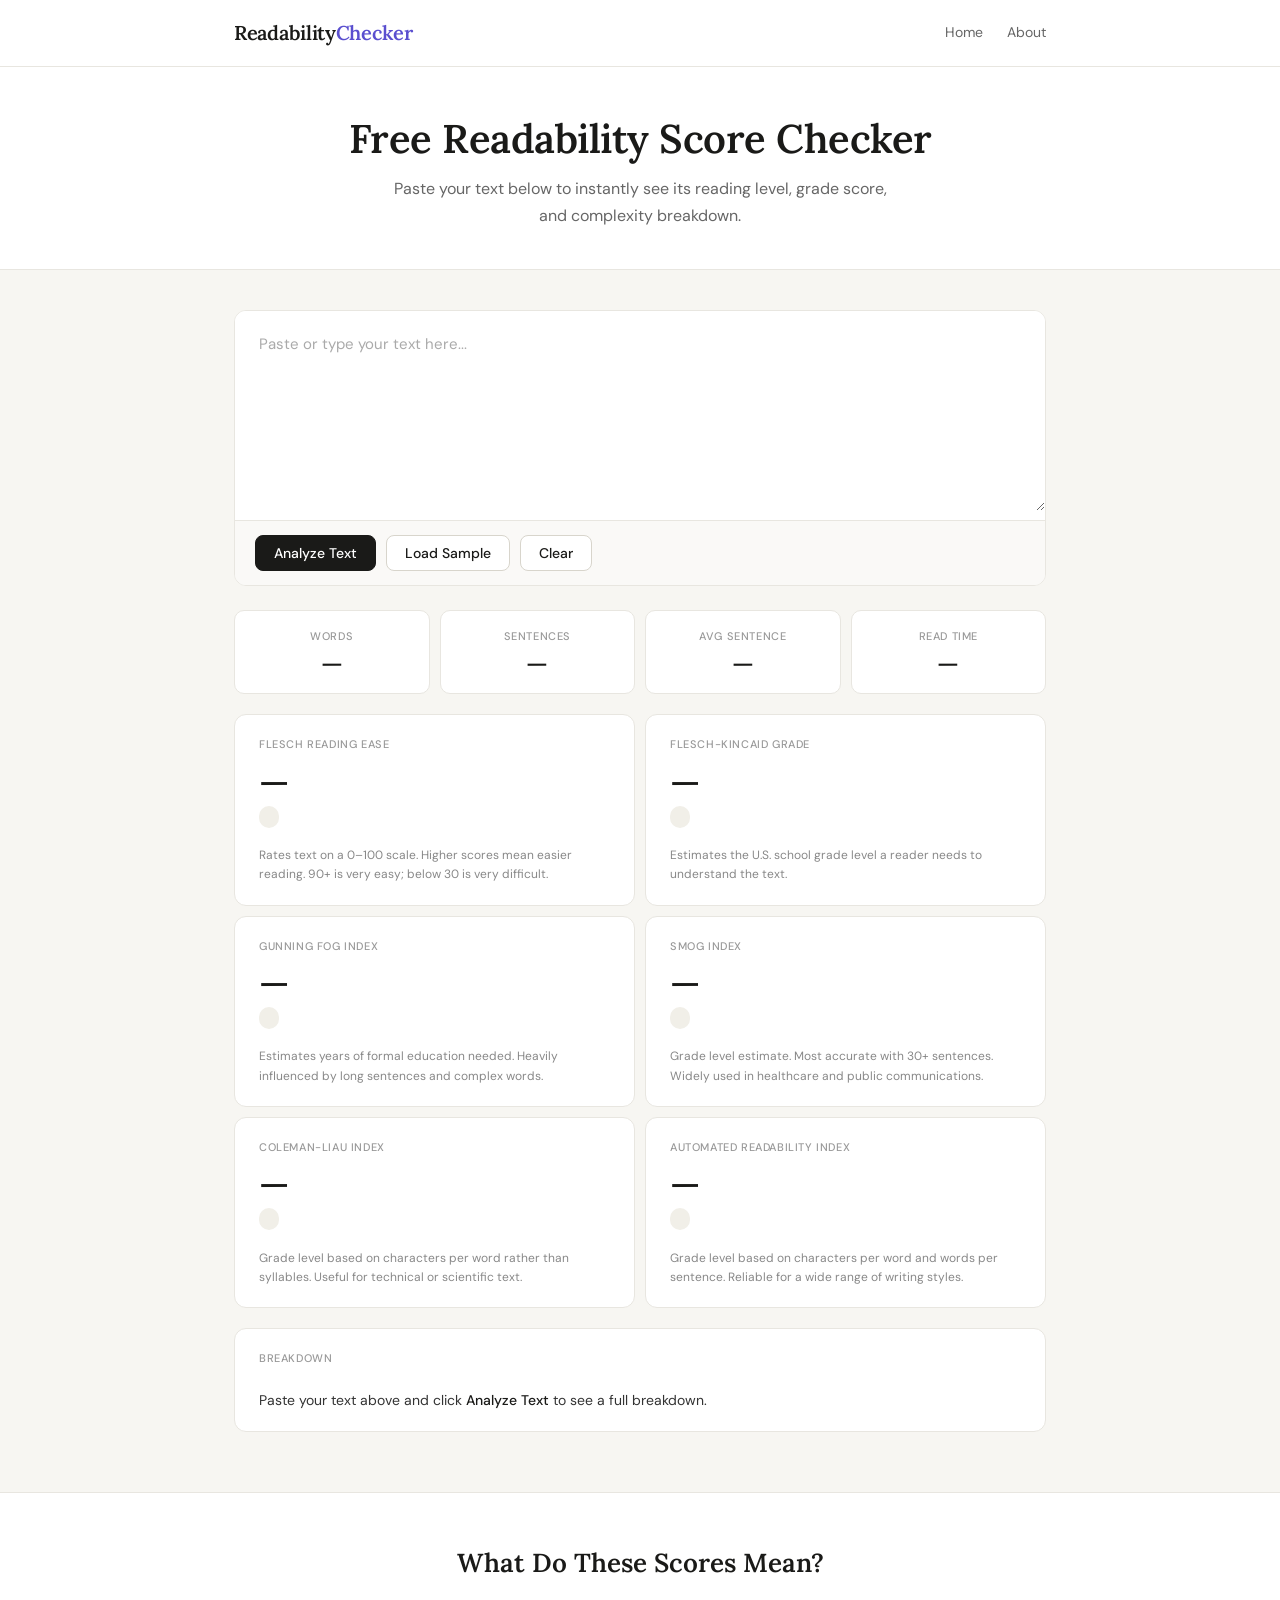
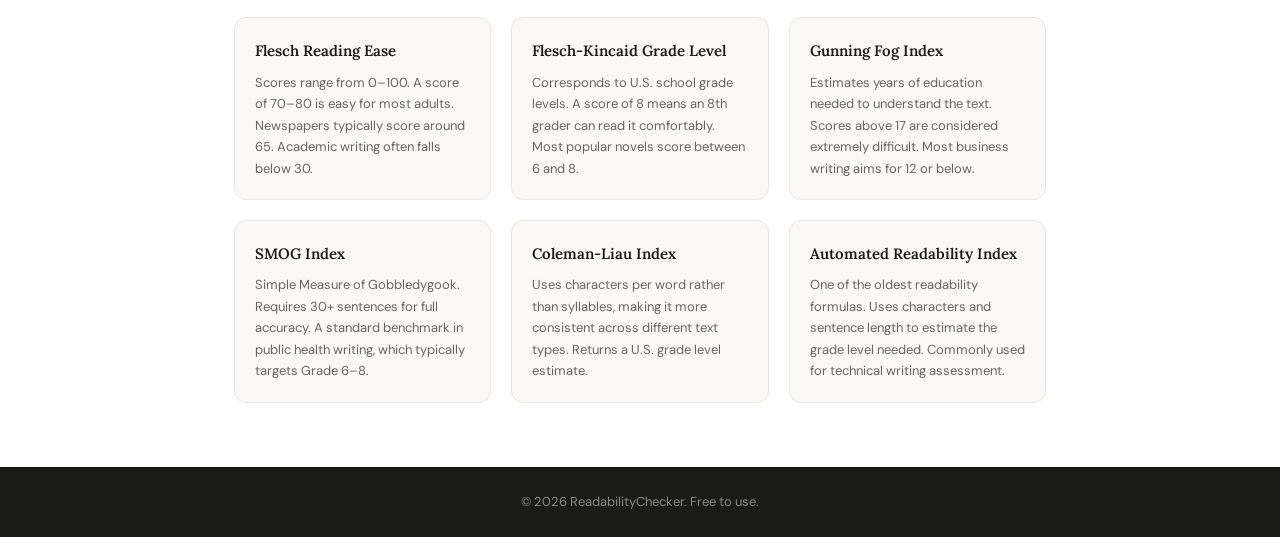
==== index.html @ 030a3d52 "Initial commit" ====
<!DOCTYPE html>
<html lang="en">
<head>
  <meta charset="UTF-8" />
  <meta name="viewport" content="width=device-width, initial-scale=1.0" />
  <title>Readability Checker — Free Online Readability Score Tool</title>
  <meta name="description" content="Free readability checker tool. Instantly calculate Flesch Reading Ease, Flesch-Kincaid Grade Level, Gunning Fog, SMOG, Coleman-Liau, and ARI scores for any text." />
  <link rel="stylesheet" href="style.css" />
  <link href="https://fonts.googleapis.com/css2?family=Lora:wght@400;500;600&family=DM+Sans:opsz,wght@9..40,400;9..40,500&display=swap" rel="stylesheet" />
</head>
<body>

  <header class="site-header">
    <div class="container">
      <div class="logo">Readability<span>Checker</span></div>
      <nav>
        <a href="#">Home</a>
        <a href="#">About</a>
      </nav>
    </div>
  </header>

  <main>
    <section class="hero">
      <div class="container">
        <h1>Free Readability Score Checker</h1>
        <p class="subtitle">Paste your text below to instantly see its reading level, grade score, and complexity breakdown.</p>
      </div>
    </section>

    <section class="tool-section">
      <div class="container">

        <div class="editor-wrap">
          <textarea id="text-input" placeholder="Paste or type your text here..."></textarea>
          <div class="toolbar">
            <button class="btn btn-primary" onclick="analyze()">Analyze Text</button>
            <button class="btn" onclick="loadSample()">Load Sample</button>
            <button class="btn" onclick="clearAll()">Clear</button>
          </div>
        </div>

        <div id="results">

          <div class="stats-row">
            <div class="stat-card"><div class="stat-label">Words</div><div class="stat-value" id="stat-words">—</div></div>
            <div class="stat-card"><div class="stat-label">Sentences</div><div class="stat-value" id="stat-sentences">—</div></div>
            <div class="stat-card"><div class="stat-label">Avg Sentence</div><div class="stat-value" id="stat-avg">—</div></div>
            <div class="stat-card"><div class="stat-label">Read Time</div><div class="stat-value" id="stat-time">—</div></div>
          </div>

          <div class="scores-grid">

            <div class="score-card">
              <div class="score-name">Flesch Reading Ease</div>
              <div class="score-value" id="val-fre">—</div>
              <div class="score-label" id="label-fre"></div>
              <div class="score-desc">Rates text on a 0–100 scale. Higher scores mean easier reading. 90+ is very easy; below 30 is very difficult.</div>
            </div>

            <div class="score-card">
              <div class="score-name">Flesch-Kincaid Grade</div>
              <div class="score-value" id="val-fkg">—</div>
              <div class="score-label" id="label-fkg"></div>
              <div class="score-desc">Estimates the U.S. school grade level a reader needs to understand the text.</div>
            </div>

            <div class="score-card">
              <div class="score-name">Gunning Fog Index</div>
              <div class="score-value" id="val-gfi">—</div>
              <div class="score-label" id="label-gfi"></div>
              <div class="score-desc">Estimates years of formal education needed. Heavily influenced by long sentences and complex words.</div>
            </div>

            <div class="score-card">
              <div class="score-name">SMOG Index</div>
              <div class="score-value" id="val-smog">—</div>
              <div class="score-label" id="label-smog"></div>
              <div class="score-desc">Grade level estimate. Most accurate with 30+ sentences. Widely used in healthcare and public communications.</div>
            </div>

            <div class="score-card">
              <div class="score-name">Coleman-Liau Index</div>
              <div class="score-value" id="val-cli">—</div>
              <div class="score-label" id="label-cli"></div>
              <div class="score-desc">Grade level based on characters per word rather than syllables. Useful for technical or scientific text.</div>
            </div>

            <div class="score-card">
              <div class="score-name">Automated Readability Index</div>
              <div class="score-value" id="val-ari">—</div>
              <div class="score-label" id="label-ari"></div>
              <div class="score-desc">Grade level based on characters per word and words per sentence. Reliable for a wide range of writing styles.</div>
            </div>

          </div>

          <div class="suggestions">
            <h3>Breakdown</h3>
            <div id="suggestions-list">
              <div class="suggestion-item">
                <span>Paste your text above and click <strong>Analyze Text</strong> to see a full breakdown.</span>
              </div>
            </div>
          </div>

        </div>

      </div>
    </section>

    <section class="explainer">
      <div class="container">
        <h2>What Do These Scores Mean?</h2>
        <div class="explainer-grid">
          <div class="explainer-card">
            <h3>Flesch Reading Ease</h3>
            <p>Scores range from 0–100. A score of 70–80 is easy for most adults. Newspapers typically score around 65. Academic writing often falls below 30.</p>
          </div>
          <div class="explainer-card">
            <h3>Flesch-Kincaid Grade Level</h3>
            <p>Corresponds to U.S. school grade levels. A score of 8 means an 8th grader can read it comfortably. Most popular novels score between 6 and 8.</p>
          </div>
          <div class="explainer-card">
            <h3>Gunning Fog Index</h3>
            <p>Estimates years of education needed to understand the text. Scores above 17 are considered extremely difficult. Most business writing aims for 12 or below.</p>
          </div>
          <div class="explainer-card">
            <h3>SMOG Index</h3>
            <p>Simple Measure of Gobbledygook. Requires 30+ sentences for full accuracy. A standard benchmark in public health writing, which typically targets Grade 6–8.</p>
          </div>
          <div class="explainer-card">
            <h3>Coleman-Liau Index</h3>
            <p>Uses characters per word rather than syllables, making it more consistent across different text types. Returns a U.S. grade level estimate.</p>
          </div>
          <div class="explainer-card">
            <h3>Automated Readability Index</h3>
            <p>One of the oldest readability formulas. Uses characters and sentence length to estimate the grade level needed. Commonly used for technical writing assessment.</p>
          </div>
        </div>
      </div>
    </section>

  </main>

  <footer class="site-footer">
    <div class="container">
      <p>&copy; 2026 ReadabilityChecker. Free to use.</p>
    </div>
  </footer>

  <script src="script.js"></script>
</body>
</html>
---- style.css ----
/* =====================
   Reset & Base
===================== */
*, *::before, *::after {
  box-sizing: border-box;
  margin: 0;
  padding: 0;
}

html { font-size: 16px; scroll-behavior: smooth; }

body {
  font-family: 'DM Sans', sans-serif;
  background: #f7f6f2;
  color: #1a1a18;
  line-height: 1.7;
}

a { color: inherit; text-decoration: none; }

/* =====================
   Layout
===================== */
.container {
  max-width: 860px;
  margin: 0 auto;
  padding: 0 1.5rem;
}

/* =====================
   Header
===================== */
.site-header {
  background: #fff;
  border-bottom: 1px solid #e8e6e0;
  padding: 1rem 0;
  position: sticky;
  top: 0;
  z-index: 100;
}

.site-header .container {
  display: flex;
  align-items: center;
  justify-content: space-between;
}

.logo {
  font-family: 'Lora', serif;
  font-size: 20px;
  font-weight: 600;
  letter-spacing: -0.3px;
}

.logo span { color: #5a4fcf; }

nav { display: flex; gap: 1.5rem; }

nav a {
  font-size: 14px;
  color: #666;
  transition: color 0.15s;
}

nav a:hover { color: #1a1a18; }

/* =====================
   Hero
===================== */
.hero {
  background: #fff;
  padding: 3rem 0 2.5rem;
  border-bottom: 1px solid #e8e6e0;
  text-align: center;
}

.hero h1 {
  font-family: 'Lora', serif;
  font-size: clamp(26px, 5vw, 40px);
  font-weight: 600;
  letter-spacing: -0.5px;
  margin-bottom: 0.75rem;
  line-height: 1.2;
}

.subtitle {
  font-size: 16px;
  color: #666;
  max-width: 520px;
  margin: 0 auto;
}

/* =====================
   Tool Section
===================== */
.tool-section { padding: 2.5rem 0; }

/* =====================
   Editor
===================== */
.editor-wrap {
  background: #fff;
  border: 1px solid #e8e6e0;
  border-radius: 12px;
  overflow: hidden;
  margin-bottom: 1.5rem;
}

#text-input {
  width: 100%;
  min-height: 200px;
  padding: 1.25rem 1.5rem;
  font-family: 'DM Sans', sans-serif;
  font-size: 15px;
  line-height: 1.75;
  border: none;
  outline: none;
  resize: vertical;
  background: #fff;
  color: #1a1a18;
}

#text-input::placeholder { color: #aaa; }

.toolbar {
  display: flex;
  gap: 10px;
  padding: 0.875rem 1.25rem;
  background: #faf9f7;
  border-top: 1px solid #e8e6e0;
  flex-wrap: wrap;
}

.btn {
  font-family: 'DM Sans', sans-serif;
  font-size: 14px;
  font-weight: 500;
  padding: 8px 18px;
  border-radius: 8px;
  border: 1px solid #d8d5cc;
  background: #fff;
  color: #1a1a18;
  cursor: pointer;
  transition: background 0.12s, transform 0.1s;
}

.btn:hover { background: #f0ede6; }
.btn:active { transform: scale(0.97); }

.btn-primary {
  background: #1a1a18;
  color: #fff;
  border-color: #1a1a18;
}

.btn-primary:hover { background: #333; border-color: #333; }

/* =====================
   Stats Row
===================== */
.stats-row {
  display: grid;
  grid-template-columns: repeat(4, 1fr);
  gap: 10px;
  margin-bottom: 1.25rem;
}

.stat-card {
  background: #fff;
  border: 1px solid #e8e6e0;
  border-radius: 10px;
  padding: 1rem;
  text-align: center;
}

.stat-label {
  font-size: 11px;
  font-weight: 500;
  color: #999;
  text-transform: uppercase;
  letter-spacing: 0.6px;
  margin-bottom: 6px;
}

.stat-value {
  font-family: 'Lora', serif;
  font-size: 26px;
  font-weight: 500;
  color: #1a1a18;
  line-height: 1;
}

/* =====================
   Scores Grid
===================== */
.scores-grid {
  display: grid;
  grid-template-columns: repeat(2, 1fr);
  gap: 10px;
  margin-bottom: 1.25rem;
}

.score-card {
  background: #fff;
  border: 1px solid #e8e6e0;
  border-radius: 12px;
  padding: 1.25rem 1.5rem;
}

.score-name {
  font-size: 11px;
  font-weight: 500;
  color: #999;
  text-transform: uppercase;
  letter-spacing: 0.6px;
  margin-bottom: 10px;
}

.score-value {
  font-family: 'Lora', serif;
  font-size: 36px;
  font-weight: 500;
  color: #1a1a18;
  line-height: 1;
  margin-bottom: 6px;
}

.score-label {
  display: inline-block;
  font-size: 12px;
  font-weight: 500;
  color: #555;
  background: #f1efe8;
  border-radius: 20px;
  padding: 3px 10px;
  margin-bottom: 10px;
  min-height: 22px;
}

.score-desc {
  font-size: 12px;
  color: #888;
  line-height: 1.6;
}

/* =====================
   Breakdown
===================== */
.suggestions {
  background: #fff;
  border: 1px solid #e8e6e0;
  border-radius: 12px;
  padding: 1.25rem 1.5rem;
  margin-bottom: 1.25rem;
}

.suggestions h3 {
  font-size: 11px;
  font-weight: 500;
  color: #999;
  text-transform: uppercase;
  letter-spacing: 0.6px;
  margin-bottom: 12px;
}

.suggestion-item {
  display: flex;
  align-items: flex-start;
  gap: 10px;
  padding: 9px 0;
  border-bottom: 1px solid #f0ede6;
  font-size: 14px;
  color: #333;
  line-height: 1.6;
}

.suggestion-item:last-child { border-bottom: none; padding-bottom: 0; }

.suggestion-item strong { font-weight: 500; color: #1a1a18; }

/* =====================
   Explainer
===================== */
.explainer {
  background: #fff;
  border-top: 1px solid #e8e6e0;
  padding: 3rem 0 4rem;
}

.explainer h2 {
  font-family: 'Lora', serif;
  font-size: 26px;
  font-weight: 600;
  margin-bottom: 2rem;
  text-align: center;
}

.explainer-grid {
  display: grid;
  grid-template-columns: repeat(3, 1fr);
  gap: 1.25rem;
}

.explainer-card {
  padding: 1.25rem;
  border: 1px solid #e8e6e0;
  border-radius: 12px;
  background: #faf9f7;
}

.explainer-card h3 {
  font-family: 'Lora', serif;
  font-size: 15px;
  font-weight: 600;
  margin-bottom: 8px;
}

.explainer-card p {
  font-size: 13px;
  color: #666;
  line-height: 1.65;
}

/* =====================
   Footer
===================== */
.site-footer {
  background: #1a1a18;
  color: #888;
  padding: 1.5rem 0;
  text-align: center;
  font-size: 13px;
}

/* =====================
   Responsive
===================== */
@media (max-width: 640px) {
  .stats-row { grid-template-columns: repeat(2, 1fr); }
  .scores-grid { grid-template-columns: 1fr; }
  .explainer-grid { grid-template-columns: 1fr; }
  .hero { padding: 2rem 0 1.75rem; }
}
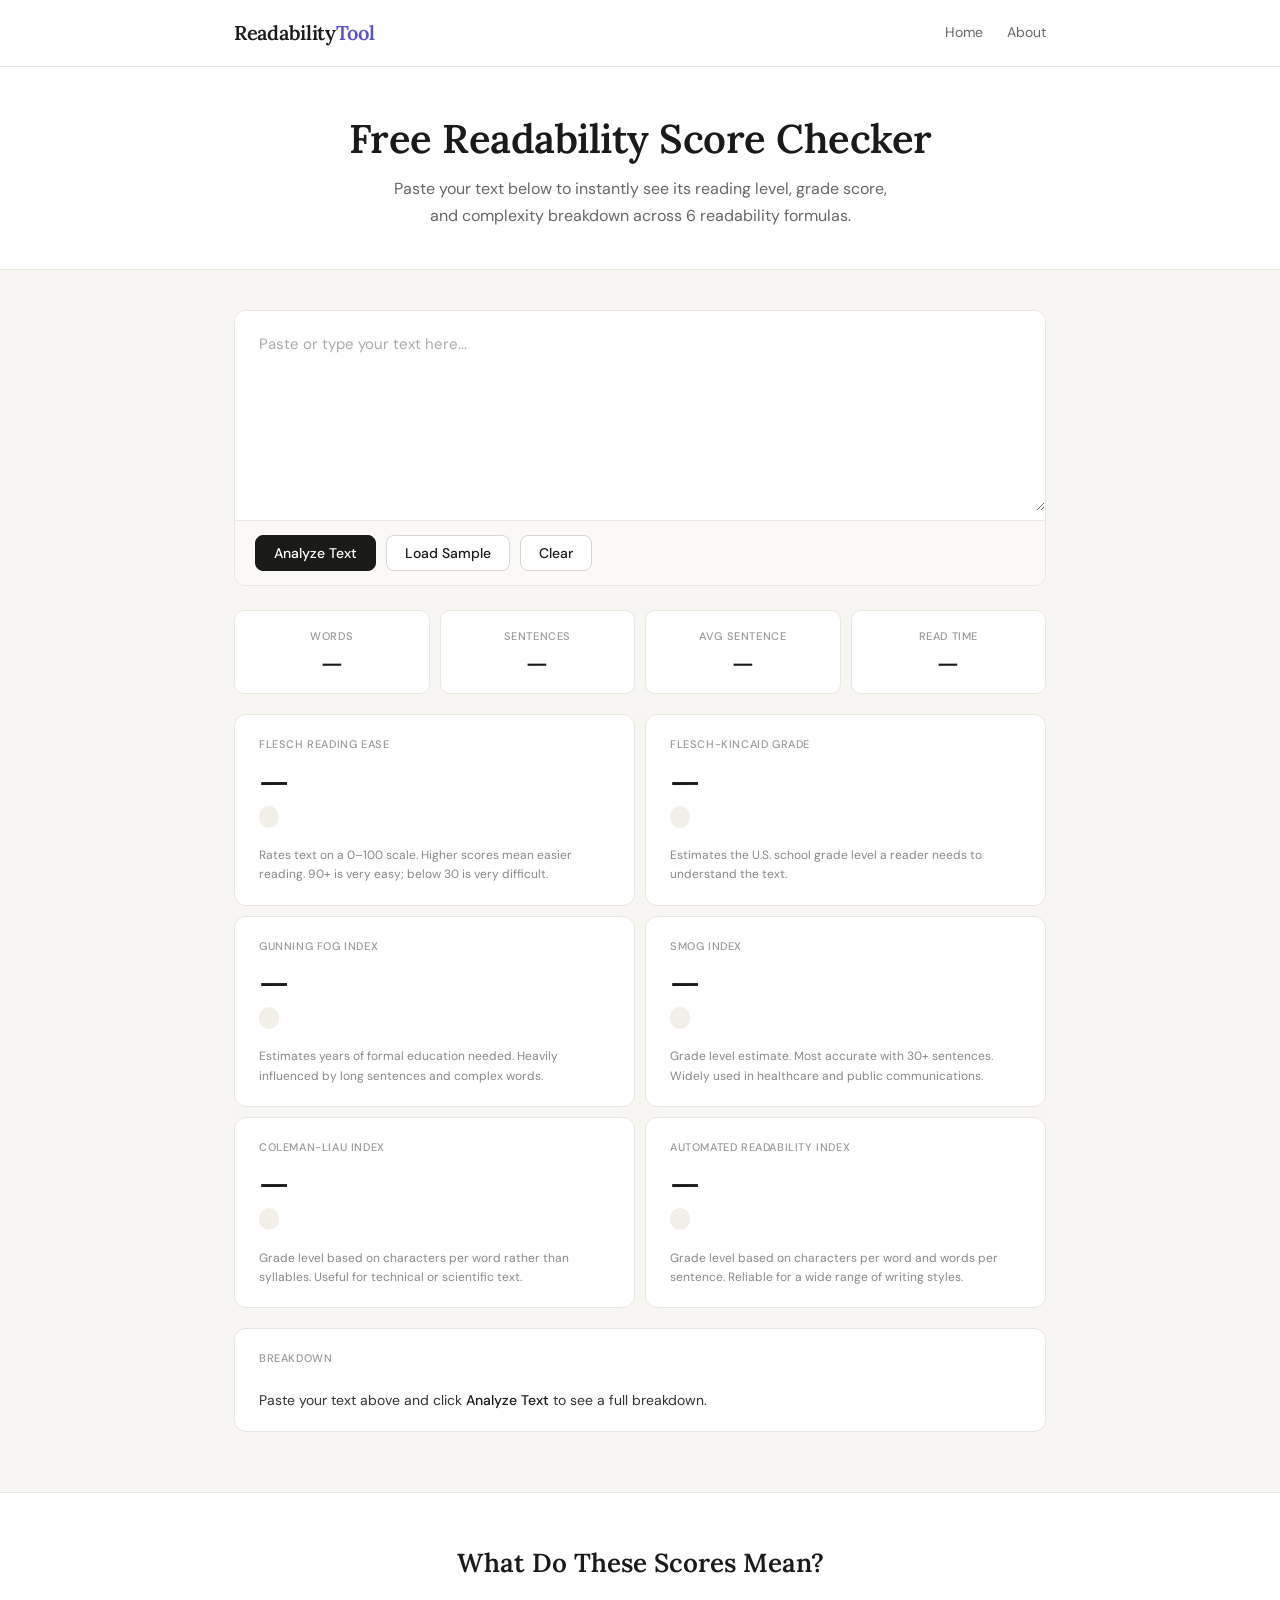
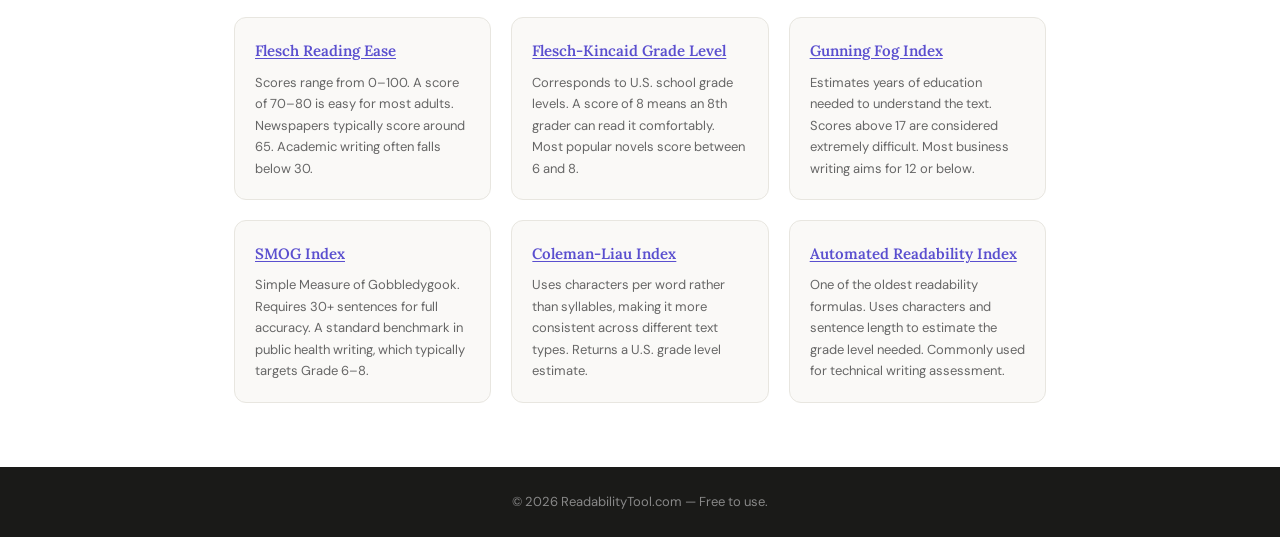
==== commit 8e6864b8: "Add formula landing pages" ====
--- a/index.html
+++ b/index.html
@@ -3,7 +3,7 @@
 <head>
   <meta charset="UTF-8" />
   <meta name="viewport" content="width=device-width, initial-scale=1.0" />
-  <title>Readability Checker — Free Online Readability Score Tool</title>
+  <title>Readability Checker — Free Online Readability Score Tool | ReadabilityTool</title>
   <meta name="description" content="Free readability checker tool. Instantly calculate Flesch Reading Ease, Flesch-Kincaid Grade Level, Gunning Fog, SMOG, Coleman-Liau, and ARI scores for any text." />
   <link rel="stylesheet" href="style.css" />
   <link href="https://fonts.googleapis.com/css2?family=Lora:wght@400;500;600&family=DM+Sans:opsz,wght@9..40,400;9..40,500&display=swap" rel="stylesheet" />
@@ -12,10 +12,10 @@
 
   <header class="site-header">
     <div class="container">
-      <div class="logo">Readability<span>Checker</span></div>
+      <a href="/" class="logo">Readability<span>Tool</span></a>
       <nav>
-        <a href="#">Home</a>
-        <a href="#">About</a>
+        <a href="/">Home</a>
+        <a href="/about/">About</a>
       </nav>
     </div>
   </header>
@@ -24,7 +24,7 @@
     <section class="hero">
       <div class="container">
         <h1>Free Readability Score Checker</h1>
-        <p class="subtitle">Paste your text below to instantly see its reading level, grade score, and complexity breakdown.</p>
+        <p class="subtitle">Paste your text below to instantly see its reading level, grade score, and complexity breakdown across 6 readability formulas.</p>
       </div>
     </section>
 
@@ -41,7 +41,6 @@
         </div>
 
         <div id="results">
-
           <div class="stats-row">
             <div class="stat-card"><div class="stat-label">Words</div><div class="stat-value" id="stat-words">—</div></div>
             <div class="stat-card"><div class="stat-label">Sentences</div><div class="stat-value" id="stat-sentences">—</div></div>
@@ -50,49 +49,42 @@
           </div>
 
           <div class="scores-grid">
-
             <div class="score-card">
               <div class="score-name">Flesch Reading Ease</div>
               <div class="score-value" id="val-fre">—</div>
               <div class="score-label" id="label-fre"></div>
               <div class="score-desc">Rates text on a 0–100 scale. Higher scores mean easier reading. 90+ is very easy; below 30 is very difficult.</div>
             </div>
-
             <div class="score-card">
               <div class="score-name">Flesch-Kincaid Grade</div>
               <div class="score-value" id="val-fkg">—</div>
               <div class="score-label" id="label-fkg"></div>
               <div class="score-desc">Estimates the U.S. school grade level a reader needs to understand the text.</div>
             </div>
-
             <div class="score-card">
               <div class="score-name">Gunning Fog Index</div>
               <div class="score-value" id="val-gfi">—</div>
               <div class="score-label" id="label-gfi"></div>
               <div class="score-desc">Estimates years of formal education needed. Heavily influenced by long sentences and complex words.</div>
             </div>
-
             <div class="score-card">
               <div class="score-name">SMOG Index</div>
               <div class="score-value" id="val-smog">—</div>
               <div class="score-label" id="label-smog"></div>
               <div class="score-desc">Grade level estimate. Most accurate with 30+ sentences. Widely used in healthcare and public communications.</div>
             </div>
-
             <div class="score-card">
               <div class="score-name">Coleman-Liau Index</div>
               <div class="score-value" id="val-cli">—</div>
               <div class="score-label" id="label-cli"></div>
               <div class="score-desc">Grade level based on characters per word rather than syllables. Useful for technical or scientific text.</div>
             </div>
-
             <div class="score-card">
               <div class="score-name">Automated Readability Index</div>
               <div class="score-value" id="val-ari">—</div>
               <div class="score-label" id="label-ari"></div>
               <div class="score-desc">Grade level based on characters per word and words per sentence. Reliable for a wide range of writing styles.</div>
             </div>
-
           </div>
 
           <div class="suggestions">
@@ -103,7 +95,6 @@
               </div>
             </div>
           </div>
-
         </div>
 
       </div>
@@ -114,38 +105,37 @@
         <h2>What Do These Scores Mean?</h2>
         <div class="explainer-grid">
           <div class="explainer-card">
-            <h3>Flesch Reading Ease</h3>
+            <h3><a href="/flesch-reading-ease/">Flesch Reading Ease</a></h3>
             <p>Scores range from 0–100. A score of 70–80 is easy for most adults. Newspapers typically score around 65. Academic writing often falls below 30.</p>
           </div>
           <div class="explainer-card">
-            <h3>Flesch-Kincaid Grade Level</h3>
+            <h3><a href="/flesch-kincaid-calculator/">Flesch-Kincaid Grade Level</a></h3>
             <p>Corresponds to U.S. school grade levels. A score of 8 means an 8th grader can read it comfortably. Most popular novels score between 6 and 8.</p>
           </div>
           <div class="explainer-card">
-            <h3>Gunning Fog Index</h3>
+            <h3><a href="/gunning-fog-index-calculator/">Gunning Fog Index</a></h3>
             <p>Estimates years of education needed to understand the text. Scores above 17 are considered extremely difficult. Most business writing aims for 12 or below.</p>
           </div>
           <div class="explainer-card">
-            <h3>SMOG Index</h3>
+            <h3><a href="/smog-index-calculator/">SMOG Index</a></h3>
             <p>Simple Measure of Gobbledygook. Requires 30+ sentences for full accuracy. A standard benchmark in public health writing, which typically targets Grade 6–8.</p>
           </div>
           <div class="explainer-card">
-            <h3>Coleman-Liau Index</h3>
+            <h3><a href="/coleman-liau-index/">Coleman-Liau Index</a></h3>
             <p>Uses characters per word rather than syllables, making it more consistent across different text types. Returns a U.S. grade level estimate.</p>
           </div>
           <div class="explainer-card">
-            <h3>Automated Readability Index</h3>
+            <h3><a href="/automated-readability-index/">Automated Readability Index</a></h3>
             <p>One of the oldest readability formulas. Uses characters and sentence length to estimate the grade level needed. Commonly used for technical writing assessment.</p>
           </div>
         </div>
       </div>
     </section>
-
   </main>
 
   <footer class="site-footer">
     <div class="container">
-      <p>&copy; 2026 ReadabilityChecker. Free to use.</p>
+      <p>&copy; 2026 ReadabilityTool.com — Free to use.</p>
     </div>
   </footer>
 
--- a/style.css
+++ b/style.css
@@ -53,6 +53,38 @@
 }
 
 .logo span { color: #5a4fcf; }
+a.logo { text-decoration: none; color: inherit; }
+
+.scores-grid.single {
+  grid-template-columns: 1fr;
+  max-width: 480px;
+}
+
+.score-card.featured {
+  padding: 2rem;
+}
+
+.score-card.featured .score-value {
+  font-size: 56px;
+  margin-bottom: 8px;
+}
+
+.score-card.featured .score-label {
+  font-size: 14px;
+  padding: 4px 14px;
+  margin-bottom: 14px;
+}
+
+.score-card.featured .score-desc {
+  font-size: 13px;
+  line-height: 1.65;
+}
+
+.explainer-card a {
+  color: #5a4fcf;
+  text-decoration: underline;
+  text-underline-offset: 2px;
+}
 
 nav { display: flex; gap: 1.5rem; }
 
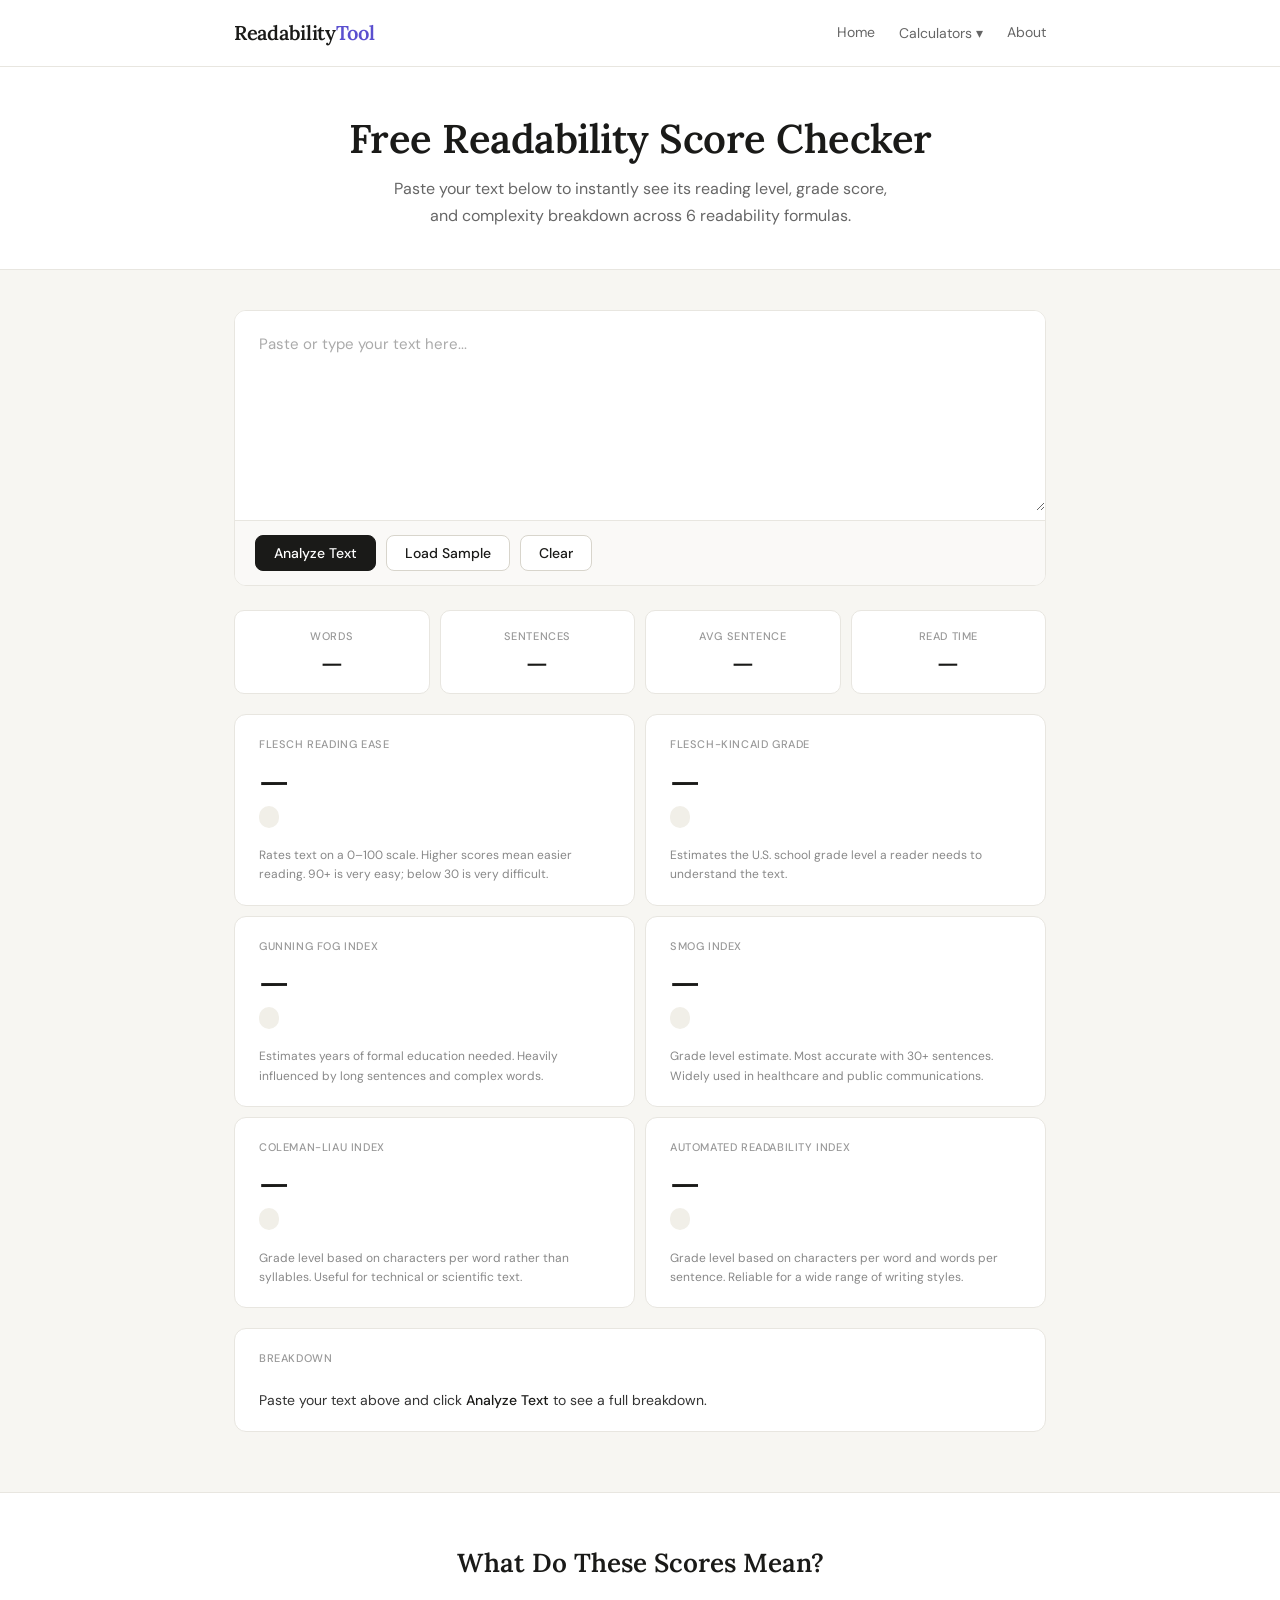
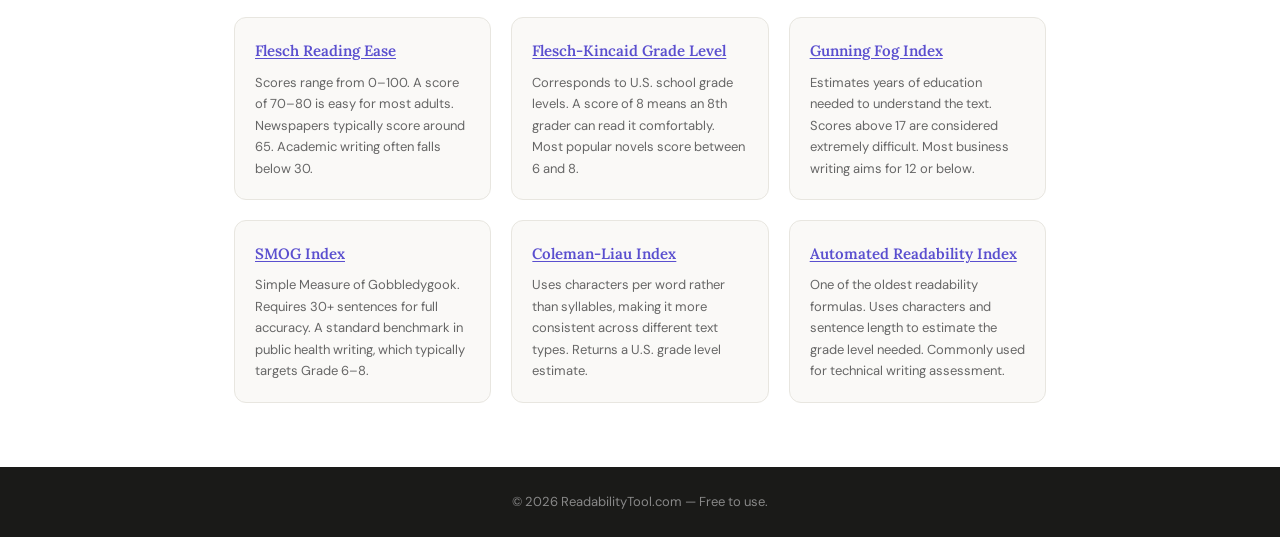
==== commit 3c27fea6: "Dropdown nav" ====
--- a/index.html
+++ b/index.html
@@ -15,6 +15,17 @@
       <a href="/" class="logo">Readability<span>Tool</span></a>
       <nav>
         <a href="/">Home</a>
+        <div class="nav-dropdown">
+          <button class="nav-dropdown-btn">Calculators ▾</button>
+          <div class="nav-dropdown-menu">
+            <a href="/flesch-reading-ease/">Flesch Reading Ease</a>
+            <a href="/flesch-kincaid-calculator/">Flesch-Kincaid Grade Level</a>
+            <a href="/gunning-fog-index-calculator/">Gunning Fog Index</a>
+            <a href="/smog-index-calculator/">SMOG Index</a>
+            <a href="/coleman-liau-index/">Coleman-Liau Index</a>
+            <a href="/automated-readability-index/">Automated Readability Index</a>
+          </div>
+        </div>
         <a href="/about/">About</a>
       </nav>
     </div>
--- a/style.css
+++ b/style.css
@@ -86,7 +86,7 @@
   text-underline-offset: 2px;
 }
 
-nav { display: flex; gap: 1.5rem; }
+nav { display: flex; gap: 1.5rem; align-items: center; }
 
 nav a {
   font-size: 14px;
@@ -95,6 +95,202 @@
 }
 
 nav a:hover { color: #1a1a18; }
+nav a.active { color: #1a1a18; font-weight: 500; }
+
+/* Dropdown */
+.nav-dropdown {
+  position: relative;
+}
+
+.nav-dropdown-btn {
+  font-family: 'DM Sans', sans-serif;
+  font-size: 14px;
+  color: #666;
+  background: none;
+  border: none;
+  cursor: pointer;
+  padding: 0;
+  transition: color 0.15s;
+}
+
+.nav-dropdown-btn:hover { color: #1a1a18; }
+
+.nav-dropdown-menu {
+  display: none;
+  position: absolute;
+  top: calc(100% + 10px);
+  left: 50%;
+  transform: translateX(-50%);
+  background: #fff;
+  border: 1px solid #e8e6e0;
+  border-radius: 10px;
+  padding: 6px 0;
+  min-width: 220px;
+  z-index: 200;
+  box-shadow: 0 4px 16px rgba(0,0,0,0.08);
+}
+
+.nav-dropdown-menu a {
+  display: block;
+  padding: 8px 16px;
+  font-size: 13px;
+  color: #333;
+  white-space: nowrap;
+  transition: background 0.1s;
+}
+
+.nav-dropdown-menu a:hover {
+  background: #f7f6f2;
+  color: #1a1a18;
+}
+
+.nav-dropdown:hover .nav-dropdown-menu,
+.nav-dropdown:focus-within .nav-dropdown-menu {
+  display: block;
+}
+
+/* About page styles */
+.about-section {
+  padding: 2.5rem 0 4rem;
+}
+
+.about-block {
+  margin-bottom: 3rem;
+}
+
+.about-block h2 {
+  font-family: 'Lora', serif;
+  font-size: 22px;
+  font-weight: 600;
+  color: #1a1a18;
+  margin-bottom: 1rem;
+  padding-bottom: 0.5rem;
+  border-bottom: 1px solid #e8e6e0;
+}
+
+.about-block p {
+  font-size: 15px;
+  color: #444;
+  line-height: 1.8;
+  margin-bottom: 0.75rem;
+}
+
+.about-grid {
+  display: grid;
+  grid-template-columns: repeat(3, 1fr);
+  gap: 1rem;
+  margin-top: 1.25rem;
+}
+
+.about-card {
+  background: #faf9f7;
+  border: 1px solid #e8e6e0;
+  border-radius: 10px;
+  padding: 1.25rem;
+}
+
+.about-card h3 {
+  font-family: 'Lora', serif;
+  font-size: 14px;
+  font-weight: 600;
+  color: #1a1a18;
+  margin-bottom: 6px;
+}
+
+.about-card p {
+  font-size: 13px;
+  color: #666;
+  line-height: 1.6;
+  margin: 0;
+}
+
+/* Steps */
+.steps {
+  display: flex;
+  flex-direction: column;
+  gap: 1.25rem;
+  margin-top: 1.25rem;
+}
+
+.step {
+  display: flex;
+  align-items: flex-start;
+  gap: 1.25rem;
+}
+
+.step-number {
+  width: 36px;
+  height: 36px;
+  border-radius: 50%;
+  background: #1a1a18;
+  color: #fff;
+  font-size: 14px;
+  font-weight: 500;
+  display: flex;
+  align-items: center;
+  justify-content: center;
+  flex-shrink: 0;
+  margin-top: 2px;
+}
+
+.step-text strong {
+  font-size: 15px;
+  font-weight: 500;
+  color: #1a1a18;
+  display: block;
+  margin-bottom: 4px;
+}
+
+.step-text p {
+  font-size: 14px;
+  color: #666;
+  line-height: 1.6;
+  margin: 0;
+}
+
+/* Formula list */
+.formula-list {
+  display: flex;
+  flex-direction: column;
+  gap: 1.5rem;
+  margin-top: 1.25rem;
+}
+
+.formula-item {
+  padding: 1.25rem 1.5rem;
+  background: #faf9f7;
+  border: 1px solid #e8e6e0;
+  border-radius: 10px;
+}
+
+.formula-item h3 {
+  font-family: 'Lora', serif;
+  font-size: 16px;
+  font-weight: 600;
+  color: #1a1a18;
+  margin-bottom: 8px;
+}
+
+.formula-item h3 a {
+  color: #1a1a18;
+  text-decoration: none;
+}
+
+.formula-item h3 a:hover {
+  color: #5a4fcf;
+}
+
+.formula-item p {
+  font-size: 14px;
+  color: #555;
+  line-height: 1.75;
+  margin: 0;
+}
+
+@media (max-width: 640px) {
+  .about-grid { grid-template-columns: 1fr; }
+  .nav-dropdown-menu { left: auto; right: 0; transform: none; }
+}
 
 /* =====================
    Hero
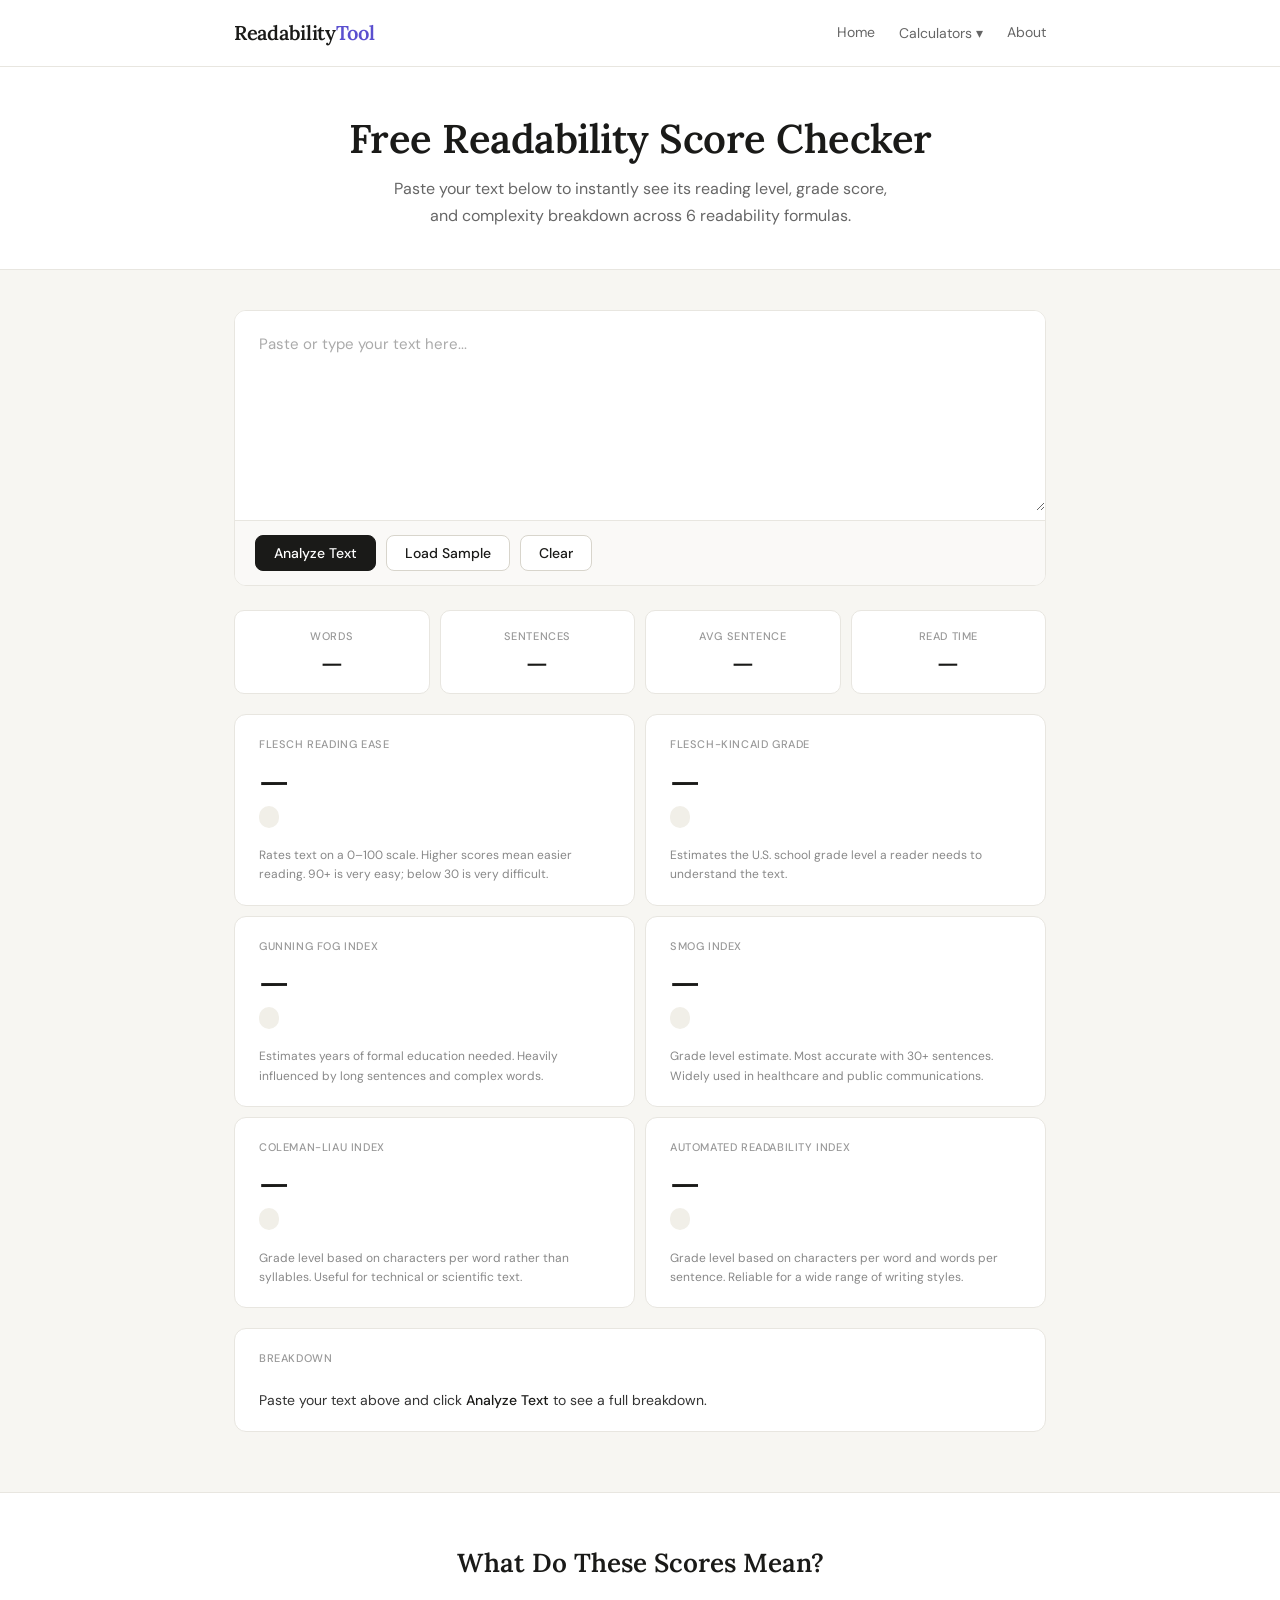
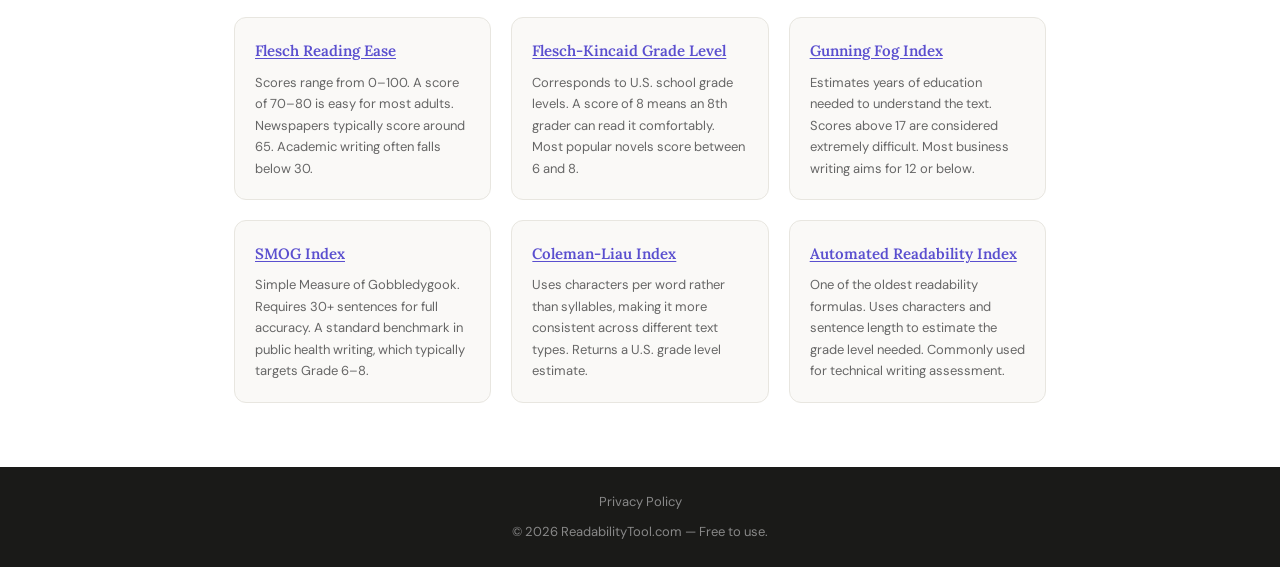
==== commit 51fe2c97: "Added-privacy-page" ====
--- a/index.html
+++ b/index.html
@@ -24,6 +24,10 @@
             <a href="/smog-index-calculator/">SMOG Index</a>
             <a href="/coleman-liau-index/">Coleman-Liau Index</a>
             <a href="/automated-readability-index/">Automated Readability Index</a>
+            <div class="nav-dropdown-divider"></div>
+            <a href="/seo/">For SEO Writers</a>
+            <a href="/students/">For Students</a>
+            <a href="/healthcare/">For Healthcare</a>
           </div>
         </div>
         <a href="/about/">About</a>
@@ -146,6 +150,9 @@
 
   <footer class="site-footer">
     <div class="container">
+      <div class="footer-links">
+        <a href="/privacy/">Privacy Policy</a>
+      </div>
       <p>&copy; 2026 ReadabilityTool.com — Free to use.</p>
     </div>
   </footer>
--- a/style.css
+++ b/style.css
@@ -118,7 +118,7 @@
 .nav-dropdown-menu {
   display: none;
   position: absolute;
-  top: calc(100% + 10px);
+  top: 100%;
   left: 50%;
   transform: translateX(-50%);
   background: #fff;
@@ -128,6 +128,17 @@
   min-width: 220px;
   z-index: 200;
   box-shadow: 0 4px 16px rgba(0,0,0,0.08);
+  margin-top: 0;
+}
+
+.nav-dropdown::after {
+  content: '';
+  display: block;
+  position: absolute;
+  top: 100%;
+  left: 0;
+  right: 0;
+  height: 12px;
 }
 
 .nav-dropdown-menu a {
@@ -142,6 +153,12 @@
 .nav-dropdown-menu a:hover {
   background: #f7f6f2;
   color: #1a1a18;
+}
+
+.nav-dropdown-divider {
+  height: 1px;
+  background: #e8e6e0;
+  margin: 6px 0;
 }
 
 .nav-dropdown:hover .nav-dropdown-menu,
@@ -560,6 +577,21 @@
   font-size: 13px;
 }
 
+.footer-links {
+  margin-bottom: 8px;
+}
+
+.footer-links a {
+  color: #888;
+  text-decoration: none;
+  font-size: 13px;
+  transition: color 0.15s;
+}
+
+.footer-links a:hover {
+  color: #ccc;
+}
+
 /* =====================
    Responsive
 ===================== */
